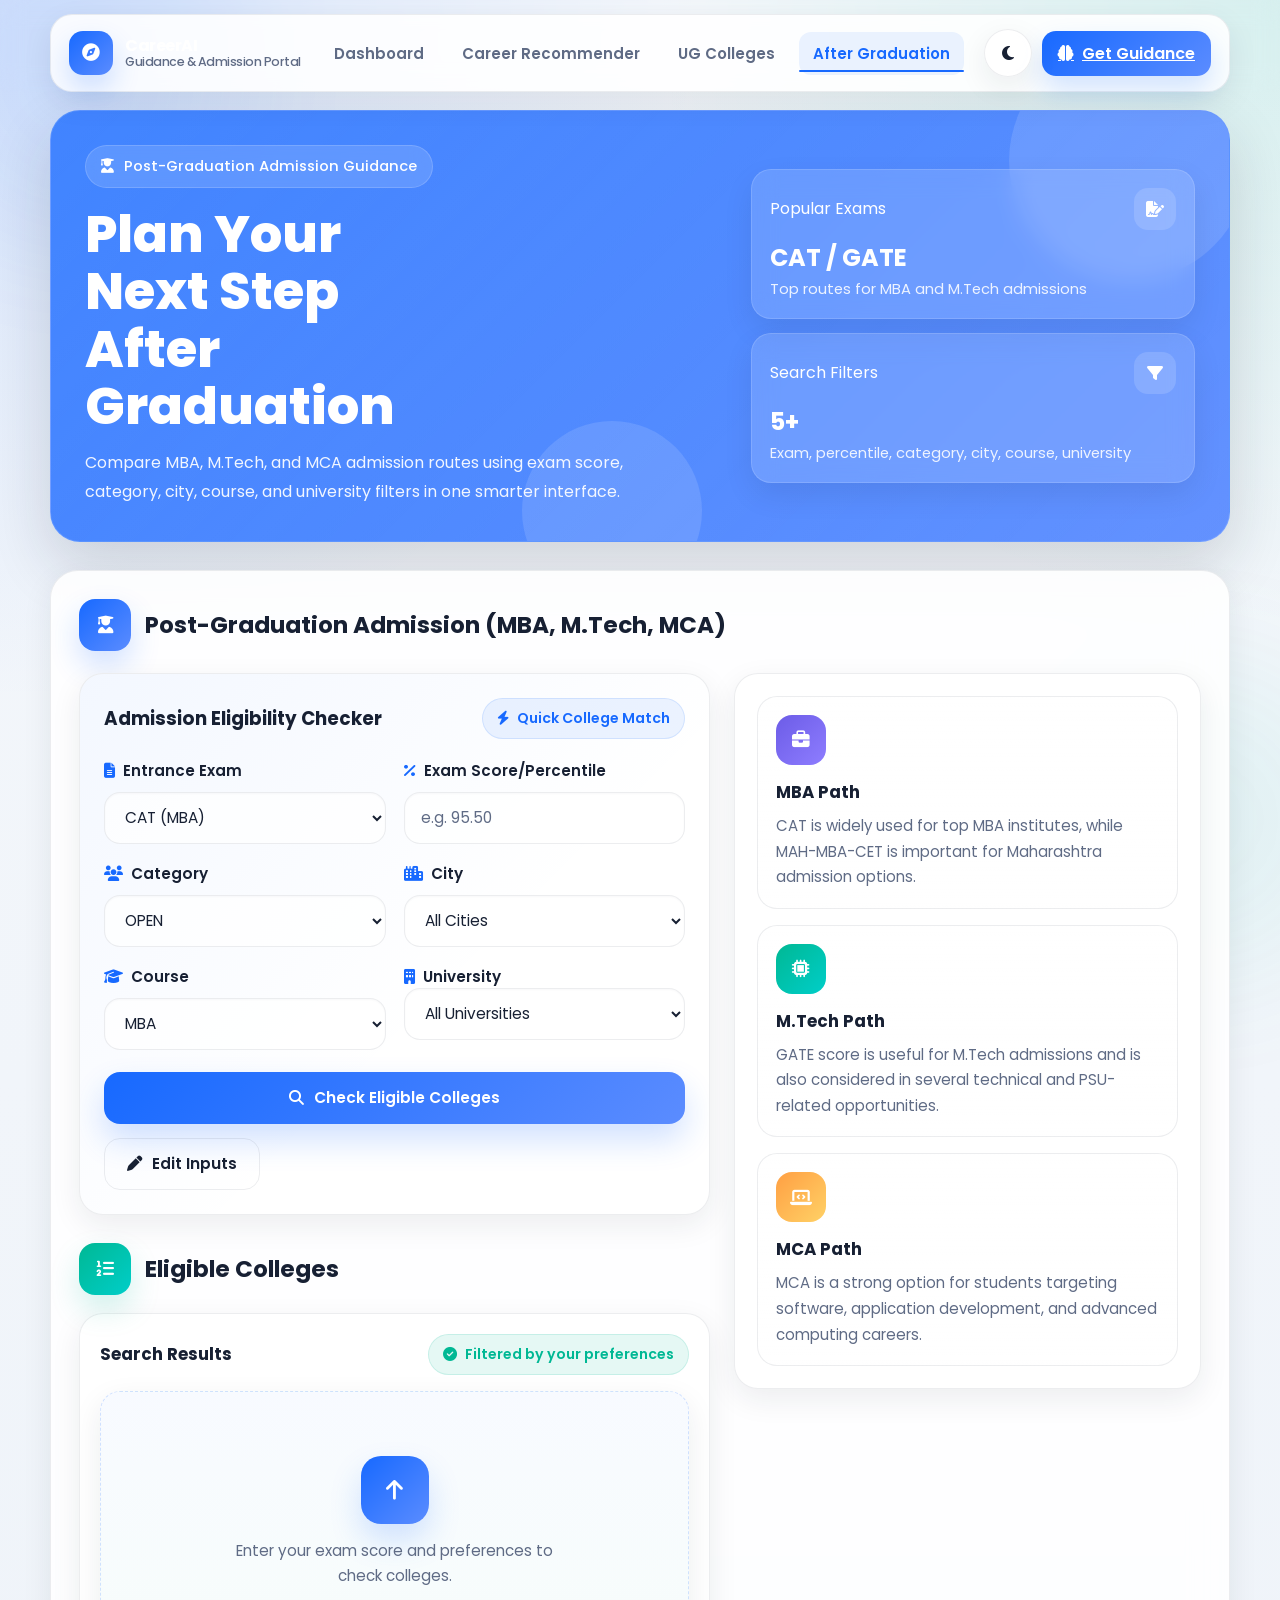
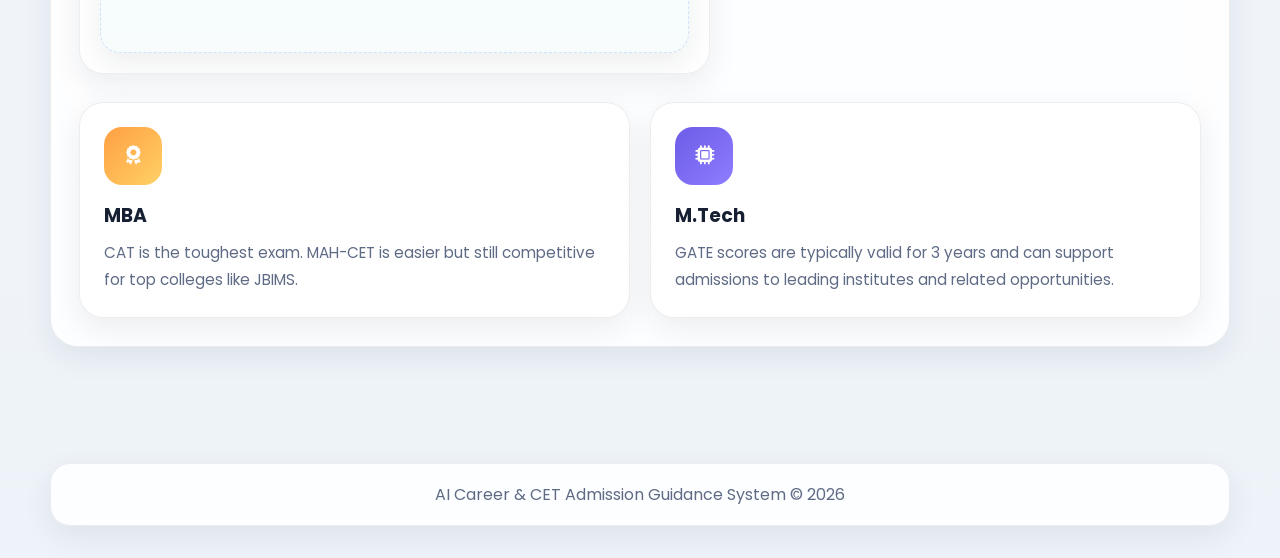
==== frontend/after_graduation.html @ 9cf307df "Updated project" ====
<!DOCTYPE html>
<html lang="en" data-theme="light">

<head>
    <meta charset="UTF-8">
    <meta name="viewport" content="width=device-width, initial-scale=1.0">
    <title>After Graduation | CareerAI</title>
    <link rel="stylesheet" href="dashboard-style.css">
    <link rel="stylesheet" href="https://cdnjs.cloudflare.com/ajax/libs/font-awesome/6.4.0/css/all.min.css">
    <link href="https://fonts.googleapis.com/css2?family=Poppins:wght@300;400;500;600;700;800&display=swap"
          rel="stylesheet">

    <style>
        :root {
            --bg: #f4f7fb;
            --bg-secondary: #eef3f9;
            --surface: rgba(255, 255, 255, 0.88);
            --surface-strong: #ffffff;
            --text: #172033;
            --text-muted: #5f6b85;
            --primary: #1769ff;
            --primary-dark: #0f4ed8;
            --accent: #00b894;
            --warning: #ff9f43;
            --purple: #6c5ce7;
            --border: rgba(23, 32, 51, 0.08);
            --shadow-sm: 0 10px 30px rgba(23, 32, 51, 0.08);
            --shadow-md: 0 18px 45px rgba(23, 32, 51, 0.12);
            --shadow-lg: 0 24px 60px rgba(23, 32, 51, 0.16);
            --radius-sm: 12px;
            --radius-md: 18px;
            --radius-lg: 28px;
            --gradient-primary: linear-gradient(135deg, #1769ff, #5b8cff);
            --gradient-accent: linear-gradient(135deg, #00b894, #00cec9);
            --gradient-purple: linear-gradient(135deg, #6c5ce7, #8e7dff);
            --gradient-warm: linear-gradient(135deg, #ff9f43, #ffd166);
            --container: 1180px;
            --transition: all 0.35s cubic-bezier(0.22, 1, 0.36, 1);
        }

        [data-theme="dark"] {
            --bg: #0b1220;
            --bg-secondary: #10192b;
            --surface: rgba(18, 28, 46, 0.82);
            --surface-strong: #16233a;
            --text: #eef4ff;
            --text-muted: #a5b3cf;
            --primary: #4d8dff;
            --primary-dark: #2c74ff;
            --accent: #1dd1a1;
            --warning: #ffb454;
            --purple: #9b87ff;
            --border: rgba(255, 255, 255, 0.08);
            --shadow-sm: 0 10px 30px rgba(0, 0, 0, 0.25);
            --shadow-md: 0 18px 45px rgba(0, 0, 0, 0.32);
            --shadow-lg: 0 24px 60px rgba(0, 0, 0, 0.4);
            --gradient-primary: linear-gradient(135deg, #4d8dff, #7ea7ff);
            --gradient-accent: linear-gradient(135deg, #1dd1a1, #36e2d7);
            --gradient-purple: linear-gradient(135deg, #8d7cff, #af9dff);
            --gradient-warm: linear-gradient(135deg, #ffb454, #ffd980);
        }

        * {
            margin: 0;
            padding: 0;
            box-sizing: border-box;
        }

        html {
            scroll-behavior: smooth;
        }

        body {
            font-family: 'Poppins', sans-serif;
            background:
                radial-gradient(circle at top left, rgba(23, 105, 255, 0.14), transparent 28%),
                radial-gradient(circle at top right, rgba(0, 184, 148, 0.12), transparent 25%),
                linear-gradient(180deg, var(--bg) 0%, var(--bg-secondary) 100%);
            color: var(--text);
            min-height: 100vh;
            overflow-x: hidden;
            transition: var(--transition);
        }

        body::before,
        body::after {
            content: "";
            position: fixed;
            width: 320px;
            height: 320px;
            border-radius: 50%;
            filter: blur(70px);
            z-index: -1;
            opacity: 0.42;
            pointer-events: none;
        }

        body::before {
            top: -80px;
            left: -80px;
            background: rgba(23, 105, 255, 0.18);
        }

        body::after {
            bottom: -80px;
            right: -80px;
            background: rgba(0, 184, 148, 0.16);
        }

        .container {
            width: min(var(--container), calc(100% - 32px));
            margin: 0 auto;
        }

        /* Navbar */
        .site-header {
            position: sticky;
            top: 0;
            z-index: 1000;
            padding: 14px 0 0;
            backdrop-filter: blur(12px);
        }

        .navbar {
            width: min(var(--container), calc(100% - 32px));
            margin: 0 auto;
            background: var(--surface);
            border: 1px solid var(--border);
            border-radius: 22px;
            box-shadow: var(--shadow-sm);
            backdrop-filter: blur(18px);
            padding: 14px 18px;
            display: flex;
            align-items: center;
            justify-content: space-between;
            gap: 16px;
        }

        .brand {
            display: flex;
            align-items: center;
            gap: 12px;
            text-decoration: none;
            color: var(--text);
            font-weight: 700;
            min-width: fit-content;
        }

        .brand-mark {
            width: 44px;
            height: 44px;
            border-radius: 14px;
            background: var(--gradient-primary);
            color: #fff;
            display: grid;
            place-items: center;
            box-shadow: 0 14px 28px rgba(23, 105, 255, 0.2);
            font-size: 1.1rem;
        }

        .brand-text {
            display: flex;
            flex-direction: column;
            line-height: 1.1;
        }

        .brand-text strong {
            font-size: 1rem;
        }

        .brand-text span {
            font-size: 0.78rem;
            color: var(--text-muted);
            font-weight: 500;
        }

        .nav-links {
            display: flex;
            align-items: center;
            gap: 10px;
            flex-wrap: wrap;
        }

        .nav-links a {
            text-decoration: none;
            color: var(--text-muted);
            font-weight: 600;
            font-size: 0.94rem;
            padding: 10px 14px;
            border-radius: 12px;
            transition: var(--transition);
        }

        .nav-links a:hover,
        .nav-links a.active {
            background: rgba(23, 105, 255, 0.08);
            color: var(--primary);
        }

        .nav-actions {
            display: flex;
            align-items: center;
            gap: 10px;
        }

        .nav-btn {
            min-height: 44px;
            padding: 10px 16px;
            border-radius: 14px;
            border: 1px solid var(--border);
            background: transparent;
            color: var(--text);
            font-weight: 600;
            display: inline-flex;
            align-items: center;
            justify-content: center;
            gap: 8px;
            cursor: pointer;
            transition: var(--transition);
        }

        .nav-btn:hover {
            transform: translateY(-2px);
            background: rgba(23, 105, 255, 0.05);
        }

        .nav-btn.primary {
            background: var(--gradient-primary);
            color: #fff;
            border: none;
            box-shadow: 0 14px 28px rgba(23, 105, 255, 0.18);
        }

        .nav-btn.primary:hover {
            transform: translateY(-3px);
            box-shadow: 0 18px 34px rgba(23, 105, 255, 0.24);
        }

        .menu-toggle {
            display: none;
            width: 46px;
            height: 46px;
            border-radius: 14px;
            border: 1px solid var(--border);
            background: var(--surface-strong);
            color: var(--text);
            cursor: pointer;
            transition: var(--transition);
        }

        .menu-toggle:hover {
            transform: translateY(-2px);
        }

        .mobile-menu {
            display: none;
            width: min(var(--container), calc(100% - 32px));
            margin: 10px auto 0;
            padding: 14px;
            border-radius: 20px;
            background: var(--surface);
            border: 1px solid var(--border);
            box-shadow: var(--shadow-sm);
            backdrop-filter: blur(18px);
        }

        .mobile-menu.open {
            display: grid;
            gap: 10px;
        }

        .mobile-menu a,
        .mobile-menu button {
            text-decoration: none;
            color: var(--text);
            padding: 12px 14px;
            border-radius: 14px;
            border: 1px solid var(--border);
            background: var(--surface-strong);
            font-weight: 600;
            text-align: left;
        }

        .mobile-menu .mobile-primary {
            background: var(--gradient-primary);
            color: #fff;
            border: none;
        }

        .top-toolbar {
            display: flex;
            justify-content: flex-end;
            align-items: center;
            gap: 12px;
            margin: 20px auto 12px;
            width: min(var(--container), calc(100% - 32px));
        }

        .theme-toggle {
            width: 48px;
            height: 48px;
            border: 1px solid var(--border);
            background: var(--surface);
            color: var(--text);
            border-radius: 50%;
            display: grid;
            place-items: center;
            backdrop-filter: blur(14px);
            box-shadow: var(--shadow-sm);
            cursor: pointer;
            transition: var(--transition);
        }

        .theme-toggle:hover {
            transform: translateY(-3px) rotate(8deg);
            box-shadow: var(--shadow-md);
        }

        .page-shell {
            padding: 8px 0 60px;
        }

        .hero-panel {
            position: relative;
            overflow: hidden;
            background:
                linear-gradient(135deg, rgba(255, 255, 255, 0.18), rgba(255, 255, 255, 0.05)),
                var(--gradient-primary);
            border-radius: 30px;
            padding: 34px;
            color: #fff;
            display: grid;
            grid-template-columns: 1.45fr 1fr;
            gap: 22px;
            align-items: center;
            min-height: 280px;
            box-shadow: var(--shadow-lg);
            border: 1px solid rgba(255, 255, 255, 0.12);
        }

        .hero-panel::before,
        .hero-panel::after {
            content: "";
            position: absolute;
            border-radius: 50%;
            background: rgba(255, 255, 255, 0.12);
            z-index: 0;
        }

        .hero-panel::before {
            width: 240px;
            height: 240px;
            top: -70px;
            right: -20px;
        }

        .hero-panel::after {
            width: 180px;
            height: 180px;
            bottom: -60px;
            left: 40%;
        }

        .hero-content,
        .hero-side {
            position: relative;
            z-index: 1;
        }

        .hero-badge {
            display: inline-flex;
            align-items: center;
            gap: 10px;
            padding: 10px 15px;
            border-radius: 999px;
            background: rgba(255, 255, 255, 0.14);
            border: 1px solid rgba(255, 255, 255, 0.16);
            backdrop-filter: blur(10px);
            margin-bottom: 18px;
            font-size: 0.92rem;
            font-weight: 500;
        }

        .hero-content h1 {
            font-size: clamp(2rem, 4vw, 3.3rem);
            line-height: 1.12;
            font-weight: 800;
            margin-bottom: 14px;
            max-width: 11ch;
        }

        .hero-content p {
            font-size: 1rem;
            line-height: 1.8;
            max-width: 58ch;
            color: rgba(255, 255, 255, 0.92);
        }

        .hero-side {
            display: grid;
            gap: 14px;
        }

        .mini-stat {
            background: rgba(255, 255, 255, 0.14);
            border: 1px solid rgba(255, 255, 255, 0.14);
            border-radius: 20px;
            padding: 18px;
            backdrop-filter: blur(12px);
            box-shadow: 0 12px 30px rgba(0, 0, 0, 0.08);
            transition: var(--transition);
        }

        .mini-stat:hover {
            transform: translateY(-5px);
        }

        .mini-stat .top {
            display: flex;
            align-items: center;
            justify-content: space-between;
            margin-bottom: 10px;
        }

        .mini-stat .top i {
            width: 42px;
            height: 42px;
            border-radius: 14px;
            display: grid;
            place-items: center;
            background: rgba(255, 255, 255, 0.14);
        }

        .mini-stat .value {
            font-size: 1.5rem;
            font-weight: 700;
            margin-bottom: 4px;
        }

        .mini-stat .label {
            font-size: 0.92rem;
            color: rgba(255, 255, 255, 0.88);
        }

        .section {
            margin-top: 28px;
            background: var(--surface);
            border: 1px solid var(--border);
            border-radius: 28px;
            padding: 28px;
            backdrop-filter: blur(18px);
            box-shadow: var(--shadow-sm);
            transition: var(--transition);
        }

        .section:hover {
            box-shadow: var(--shadow-md);
        }

        .section-header {
            display: flex;
            align-items: center;
            gap: 14px;
            margin-bottom: 22px;
            flex-wrap: wrap;
        }

        .section-header i {
            width: 52px;
            height: 52px;
            border-radius: 16px;
            display: grid;
            place-items: center;
            color: #fff;
            background: var(--gradient-primary);
            box-shadow: 0 14px 30px rgba(23, 105, 255, 0.2);
            font-size: 1.1rem;
            flex-shrink: 0;
        }

        .section-header h2 {
            font-size: 1.45rem;
            font-weight: 700;
            color: var(--text);
        }

        .pg-layout {
            display: grid;
            grid-template-columns: 1.15fr 0.85fr;
            gap: 24px;
            align-items: start;
        }

        .form-card,
        .side-info-card,
        .results-panel {
            background: var(--surface-strong);
            border: 1px solid var(--border);
            border-radius: 24px;
            box-shadow: var(--shadow-sm);
        }

        .form-card {
            padding: 24px;
            position: relative;
            overflow: hidden;
        }

        .form-card::before {
            content: "";
            position: absolute;
            inset: 0;
            background: linear-gradient(135deg, rgba(23, 105, 255, 0.05), transparent 60%);
            pointer-events: none;
        }

        .form-topbar {
            display: flex;
            align-items: center;
            justify-content: space-between;
            gap: 14px;
            flex-wrap: wrap;
            margin-bottom: 20px;
            position: relative;
            z-index: 1;
        }

        .form-topbar h3 {
            font-size: 1.15rem;
            color: var(--text);
        }

        .form-chip {
            display: inline-flex;
            align-items: center;
            gap: 8px;
            padding: 9px 14px;
            border-radius: 999px;
            background: rgba(23, 105, 255, 0.08);
            border: 1px solid rgba(23, 105, 255, 0.12);
            color: var(--primary);
            font-weight: 600;
            font-size: 0.88rem;
        }

        .form-row {
            display: grid;
            grid-template-columns: repeat(2, minmax(0, 1fr));
            gap: 18px;
            margin-bottom: 18px;
            position: relative;
            z-index: 1;
        }

        .form-group {
            display: flex;
            flex-direction: column;
            gap: 10px;
        }

        .form-group label {
            font-size: 0.95rem;
            font-weight: 600;
            color: var(--text);
            display: flex;
            align-items: center;
            gap: 8px;
        }

        .form-group label i {
            color: var(--primary);
            font-size: 0.95rem;
        }

        .form-group input,
        .form-group select {
            width: 100%;
            min-height: 52px;
            border-radius: 16px;
            border: 1px solid var(--border);
            background: rgba(255, 255, 255, 0.7);
            color: var(--text);
            padding: 0 16px;
            outline: none;
            transition: var(--transition);
            font-size: 0.96rem;
            box-shadow: inset 0 1px 2px rgba(23, 32, 51, 0.03);
        }

        [data-theme="dark"] .form-group input,
        [data-theme="dark"] .form-group select {
            background: rgba(255, 255, 255, 0.03);
        }

        .form-group input::placeholder {
            color: var(--text-muted);
        }

        .form-group input:focus,
        .form-group select:focus {
            border-color: rgba(23, 105, 255, 0.35);
            box-shadow: 0 0 0 4px rgba(23, 105, 255, 0.10);
            transform: translateY(-1px);
        }

        .cta-row {
            display: flex;
            gap: 14px;
            flex-wrap: wrap;
            margin-top: 8px;
            position: relative;
            z-index: 1;
        }

        .btn-secondary,
        .btn-ghost {
            min-height: 52px;
            padding: 12px 22px;
            border-radius: 16px;
            font-weight: 600;
            font-size: 0.96rem;
            display: inline-flex;
            align-items: center;
            justify-content: center;
            gap: 10px;
            cursor: pointer;
            transition: var(--transition);
            border: none;
        }

        .btn-secondary {
            background: var(--gradient-primary);
            color: #fff;
            box-shadow: 0 16px 32px rgba(23, 105, 255, 0.2);
        }

        .btn-secondary:hover {
            transform: translateY(-4px);
            box-shadow: 0 22px 40px rgba(23, 105, 255, 0.24);
        }

        .btn-ghost {
            background: transparent;
            color: var(--text);
            border: 1px solid var(--border);
        }

        .btn-ghost:hover {
            background: rgba(23, 105, 255, 0.05);
            transform: translateY(-3px);
        }

        .side-info-card {
            padding: 22px;
            display: grid;
            gap: 16px;
        }

        .info-block {
            padding: 18px;
            border-radius: 20px;
            border: 1px solid var(--border);
            background: linear-gradient(180deg, var(--surface-strong), rgba(255,255,255,0.7));
            transition: var(--transition);
        }

        [data-theme="dark"] .info-block {
            background: linear-gradient(180deg, var(--surface-strong), rgba(255,255,255,0.02));
        }

        .info-block:hover {
            transform: translateY(-5px);
            box-shadow: var(--shadow-sm);
        }

        .info-block .info-icon {
            width: 50px;
            height: 50px;
            border-radius: 16px;
            display: grid;
            place-items: center;
            color: #fff;
            margin-bottom: 14px;
            font-size: 1.1rem;
        }

        .info-block:nth-child(1) .info-icon {
            background: var(--gradient-purple);
        }

        .info-block:nth-child(2) .info-icon {
            background: var(--gradient-accent);
        }

        .info-block:nth-child(3) .info-icon {
            background: var(--gradient-warm);
        }

        .info-block h3 {
            font-size: 1.05rem;
            margin-bottom: 8px;
            color: var(--text);
        }

        .info-block p {
            color: var(--text-muted);
            line-height: 1.7;
            font-size: 0.94rem;
        }

        .results-header {
            margin-top: 28px;
            margin-bottom: 18px;
        }

        .results-header i {
            background: var(--gradient-accent);
            box-shadow: 0 14px 30px rgba(0, 184, 148, 0.18);
        }

        .results-panel {
            padding: 20px;
            overflow: hidden;
        }

        .results-toolbar {
            display: flex;
            align-items: center;
            justify-content: space-between;
            gap: 12px;
            flex-wrap: wrap;
            margin-bottom: 16px;
        }

        .results-toolbar h3 {
            font-size: 1.05rem;
            color: var(--text);
        }

        .results-badge {
            display: inline-flex;
            align-items: center;
            gap: 8px;
            padding: 9px 14px;
            border-radius: 999px;
            background: rgba(0, 184, 148, 0.1);
            color: var(--accent);
            border: 1px solid rgba(0, 184, 148, 0.14);
            font-weight: 600;
            font-size: 0.88rem;
        }

        .results-container {
            min-height: 260px;
            border-radius: 20px;
            border: 1px dashed rgba(23, 105, 255, 0.18);
            background:
                linear-gradient(180deg, rgba(23, 105, 255, 0.03), rgba(0, 184, 148, 0.03));
            padding: 20px;
            transition: var(--transition);
        }

        .results-container:hover {
            border-color: rgba(23, 105, 255, 0.28);
        }

        .placeholder-message {
            min-height: 220px;
            display: flex;
            flex-direction: column;
            align-items: center;
            justify-content: center;
            text-align: center;
            color: var(--text-muted);
            gap: 14px;
        }

        .placeholder-message i {
            width: 68px;
            height: 68px;
            border-radius: 20px;
            display: grid;
            place-items: center;
            font-size: 1.4rem;
            color: #fff;
            background: var(--gradient-primary);
            box-shadow: 0 16px 32px rgba(23, 105, 255, 0.18);
            animation: floatY 3.8s ease-in-out infinite;
        }

        .placeholder-message p {
            font-size: 1rem;
            max-width: 40ch;
            line-height: 1.7;
        }

        .tips-grid {
            margin-top: 28px;
            display: grid;
            grid-template-columns: repeat(2, minmax(0, 1fr));
            gap: 20px;
        }

        .tip-card {
            position: relative;
            overflow: hidden;
            background: linear-gradient(180deg, var(--surface-strong), rgba(255,255,255,0.75));
            border: 1px solid var(--border);
            border-radius: 24px;
            padding: 24px;
            box-shadow: var(--shadow-sm);
            transition: var(--transition);
        }

        [data-theme="dark"] .tip-card {
            background: linear-gradient(180deg, var(--surface-strong), rgba(255,255,255,0.02));
        }

        .tip-card::before {
            content: "";
            position: absolute;
            inset: 0;
            background: linear-gradient(135deg, rgba(23, 105, 255, 0.08), transparent 60%);
            opacity: 0;
            transition: var(--transition);
        }

        .tip-card:hover {
            transform: translateY(-8px);
            box-shadow: var(--shadow-lg);
        }

        .tip-card:hover::before {
            opacity: 1;
        }

        .tip-icon {
            width: 58px;
            height: 58px;
            display: grid;
            place-items: center;
            border-radius: 18px;
            margin-bottom: 16px;
            font-size: 1.2rem;
            color: #fff;
            position: relative;
            z-index: 1;
        }

        .tip-card:nth-child(1) .tip-icon {
            background: var(--gradient-warm);
        }

        .tip-card:nth-child(2) .tip-icon {
            background: var(--gradient-purple);
        }

        .tip-card h3 {
            font-size: 1.18rem;
            font-weight: 700;
            margin-bottom: 10px;
            color: var(--text);
            position: relative;
            z-index: 1;
        }

        .tip-card p {
            color: var(--text-muted);
            line-height: 1.75;
            font-size: 0.95rem;
            position: relative;
            z-index: 1;
        }

        .footer {
            margin-top: 34px;
            padding: 22px 0 32px;
            color: var(--text-muted);
        }

        .footer .container {
            background: var(--surface);
            border: 1px solid var(--border);
            border-radius: 20px;
            padding: 18px 22px;
            text-align: center;
            backdrop-filter: blur(12px);
            box-shadow: var(--shadow-sm);
        }

        .reveal {
            opacity: 0;
            transform: translateY(34px);
            transition: opacity 0.8s ease, transform 0.8s ease;
        }

        .reveal.active {
            opacity: 1;
            transform: translateY(0);
        }

        .float-anim {
            animation: floatY 5s ease-in-out infinite;
        }

        @keyframes floatY {
            0%, 100% {
                transform: translateY(0);
            }
            50% {
                transform: translateY(-8px);
            }
        }

        @media (max-width: 1080px) {
            .hero-panel,
            .pg-layout {
                grid-template-columns: 1fr;
            }

            .nav-links,
            .nav-actions .nav-btn.primary {
                display: none;
            }

            .menu-toggle {
                display: inline-grid;
                place-items: center;
            }
        }

        @media (max-width: 768px) {
            .container,
            .top-toolbar,
            .navbar,
            .mobile-menu {
                width: min(var(--container), calc(100% - 20px));
            }

            .hero-panel {
                padding: 22px;
                border-radius: 24px;
                min-height: auto;
            }

            .hero-content h1 {
                font-size: 2rem;
                max-width: 100%;
            }

            .section {
                padding: 20px;
                border-radius: 22px;
            }

            .form-row,
            .tips-grid {
                grid-template-columns: 1fr;
            }

            .section-header h2 {
                font-size: 1.2rem;
            }

            .cta-row {
                flex-direction: column;
            }

            .btn-secondary,
            .btn-ghost {
                width: 100%;
            }

            .brand-text span {
                display: none;
            }
        }

        @media (max-width: 480px) {
            .theme-toggle {
                width: 44px;
                height: 44px;
            }

            .hero-badge {
                font-size: 0.84rem;
                padding: 8px 12px;
            }

            .form-card,
            .tip-card,
            .side-info-card,
            .results-panel {
                padding: 18px;
            }

            .brand-mark {
                width: 40px;
                height: 40px;
            }

            .brand-text strong {
                font-size: 0.92rem;
            }
        }
    </style>
</head>

<body>

<header class="site-header reveal">
    <nav class="navbar">
        <a href="dashboard.html" class="brand">
            <div class="brand-mark">
                <i class="fas fa-compass"></i>
            </div>
            <div class="brand-text">
                <strong>CareerAI</strong>
                <span>Guidance & Admission Portal</span>
            </div>
        </a>

        <div class="nav-links">
            <a href="dashboard.html">Dashboard</a>
            <a href="career_preference.html">Career Recommender</a>
            <a href="colleges_engineering.html">UG Colleges</a>
            <a href="after_graduation.html" class="active">After Graduation</a>
        </div>

        <div class="nav-actions">
            <button class="theme-toggle" id="themeToggle" aria-label="Toggle theme">
                <i class="fas fa-moon"></i>
            </button>
            <a href="career_preference.html" class="nav-btn primary">
                <i class="fas fa-brain"></i>
                <span>Get Guidance</span>
            </a>
            <button class="menu-toggle" id="menuToggle" aria-label="Toggle navigation">
                <i class="fas fa-bars"></i>
            </button>
        </div>
    </nav>

    <div class="mobile-menu" id="mobileMenu">
        <a href="dashboard.html">Dashboard</a>
        <a href="career_preference.html">Career Recommender</a>
        <a href="colleges_engineering.html">UG Colleges</a>
        <a href="after_graduation.html">After Graduation</a>
        <a href="career_preference.html" class="mobile-primary">Get Guidance</a>
    </div>
</header>

<main class="container page-shell">
    <section class="hero-panel reveal">
        <div class="hero-content">
            <div class="hero-badge">
                <i class="fas fa-user-graduate"></i>
                <span>Post-Graduation Admission Guidance</span>
            </div>
            <h1>Plan Your Next Step After Graduation</h1>
            <p>
                Compare MBA, M.Tech, and MCA admission routes using exam score, category,
                city, course, and university filters in one smarter interface.
            </p>
        </div>

        <div class="hero-side">
            <div class="mini-stat float-anim">
                <div class="top">
                    <span>Popular Exams</span>
                    <i class="fas fa-file-signature"></i>
                </div>
                <div class="value">CAT / GATE</div>
                <div class="label">Top routes for MBA and M.Tech admissions</div>
            </div>

            <div class="mini-stat">
                <div class="top">
                    <span>Search Filters</span>
                    <i class="fas fa-filter"></i>
                </div>
                <div class="value">5+</div>
                <div class="label">Exam, percentile, category, city, course, university</div>
            </div>
        </div>
    </section>

    <section class="section reveal">
        <div class="section-header">
            <i class="fas fa-user-graduate"></i>
            <h2>Post-Graduation Admission (MBA, M.Tech, MCA)</h2>
        </div>

        <div class="pg-layout">
            <div>
                <div class="form-card">
                    <div class="form-topbar">
                        <h3>Admission Eligibility Checker</h3>
                        <div class="form-chip">
                            <i class="fas fa-bolt"></i>
                            <span>Quick College Match</span>
                        </div>
                    </div>

                    <div class="form-row">
                        <div class="form-group">
                            <label for="exam">
                                <i class="fas fa-file-alt"></i> Entrance Exam
                            </label>
                            <select id="exam" onchange="updateFormForExamType()">
                                <option value="CAT" selected>CAT (MBA)</option>
                                <option value="CET-PG">MAH-MBA-CET</option>
                                <option value="GATE">GATE (M.Tech)</option>
                                <option value="MCA-CET">MAH-MCA-CET</option>
                            </select>
                        </div>

                        <div class="form-group">
                            <label for="exam-percentile" id="percentile-label">
                                <i class="fas fa-percentage"></i> <span id="percentile-text">Exam Percentile</span>
                            </label>
                            <input type="number" id="exam-percentile" step="0.01" placeholder="e.g. 95.50" required>
                        </div>
                    </div>

                    <div class="form-row">
                        <div class="form-group">
                            <label for="category">
                                <i class="fas fa-users"></i> Category
                            </label>
                            <select id="category">
                                <option value="OPEN">OPEN</option>
                                <option value="OBC">OBC</option>
                                <option value="SC">SC</option>
                                <option value="ST">ST</option>
                                <option value="EWS">EWS</option>
                            </select>
                        </div>

                        <div class="form-group">
                            <label for="city">
                                <i class="fas fa-city"></i> City
                            </label>
                            <select id="city">
                                <option value="">All Cities</option>
                                <option value="Pune">Pune</option>
                                <option value="Mumbai">Mumbai</option>
                                <option value="Nagpur">Nagpur</option>
                                <option value="Bangalore">Bangalore</option>
                            </select>
                        </div>
                    </div>

                    <div class="form-row">
                        <div class="form-group">
                            <label for="branch">
                                <i class="fas fa-graduation-cap"></i> Course
                            </label>
                            <select id="branch">
                                <option value="MBA">MBA</option>
                            </select>
                        </div>

                        <div class="form-group">
                            <label for="university">
                                <i class="fas fa-building"></i> University
                            </label>
                            <select id="university">
                                <option value="">All Universities</option>
                                <option value="1">Savitribai Phule Pune University</option>
                                <option value="2">University of Mumbai</option>
                            </select>
                        </div>
                    </div>

                    <div class="cta-row">
                        <button class="btn-secondary" onclick="checkColleges()">
                            <i class="fas fa-search"></i> Check Eligible Colleges
                        </button>

                        <button class="btn-ghost" type="button" onclick="document.getElementById('exam-percentile').focus()">
                            <i class="fas fa-pen"></i> Edit Inputs
                        </button>
                    </div>
                </div>

                <div class="section-header results-header">
                    <i class="fas fa-list-ol"></i>
                    <h2>Eligible Colleges</h2>
                </div>

                <div class="results-panel">
                    <div class="results-toolbar">
                        <h3>Search Results</h3>
                        <div class="results-badge">
                            <i class="fas fa-circle-check"></i>
                            <span>Filtered by your preferences</span>
                        </div>
                    </div>

                    <div id="collegeResults" class="results-container">
                        <div class="placeholder-message">
                            <i class="fas fa-arrow-up"></i>
                            <p>Enter your exam score and preferences to check colleges.</p>
                        </div>
                    </div>
                </div>
            </div>

            <div class="side-info-card">
                <div class="info-block">
                    <div class="info-icon">
                        <i class="fas fa-briefcase"></i>
                    </div>
                    <h3>MBA Path</h3>
                    <p>CAT is widely used for top MBA institutes, while MAH-MBA-CET is important for Maharashtra admission options.</p>
                </div>

                <div class="info-block">
                    <div class="info-icon">
                        <i class="fas fa-microchip"></i>
                    </div>
                    <h3>M.Tech Path</h3>
                    <p>GATE score is useful for M.Tech admissions and is also considered in several technical and PSU-related opportunities.</p>
                </div>

                <div class="info-block">
                    <div class="info-icon">
                        <i class="fas fa-laptop-code"></i>
                    </div>
                    <h3>MCA Path</h3>
                    <p>MCA is a strong option for students targeting software, application development, and advanced computing careers.</p>
                </div>
            </div>
        </div>

        <div class="tips-grid">
            <div class="tip-card reveal">
                <div class="tip-icon"><i class="fas fa-award"></i></div>
                <h3>MBA</h3>
                <p>CAT is the toughest exam. MAH-CET is easier but still competitive for top colleges like JBIMS.</p>
            </div>

            <div class="tip-card reveal">
                <div class="tip-icon"><i class="fas fa-microchip"></i></div>
                <h3>M.Tech</h3>
                <p>GATE scores are typically valid for 3 years and can support admissions to leading institutes and related opportunities.</p>
            </div>
        </div>
    </section>
</main>

<footer class="footer reveal">
    <div class="container">
        <p>AI Career & CET Admission Guidance System &copy; 2026</p>
    </div>
</footer>

<script src="script.js"></script>

<script>
    (function () {
        const root = document.documentElement;
        const themeToggle = document.getElementById('themeToggle');
        const menuToggle = document.getElementById('menuToggle');
        const mobileMenu = document.getElementById('mobileMenu');

        let currentTheme = window.matchMedia('(prefers-color-scheme: dark)').matches ? 'dark' : 'light';
        root.setAttribute('data-theme', currentTheme);

        function updateThemeIcon() {
            if (!themeToggle) return;
            themeToggle.innerHTML = currentTheme === 'dark'
                ? '<i class="fas fa-sun"></i>'
                : '<i class="fas fa-moon"></i>';
            themeToggle.setAttribute(
                'aria-label',
                currentTheme === 'dark' ? 'Switch to light mode' : 'Switch to dark mode'
            );
        }

        updateThemeIcon();

        if (themeToggle) {
            themeToggle.addEventListener('click', function () {
                currentTheme = currentTheme === 'dark' ? 'light' : 'dark';
                root.setAttribute('data-theme', currentTheme);
                updateThemeIcon();
            });
        }

        if (menuToggle && mobileMenu) {
            menuToggle.addEventListener('click', function () {
                mobileMenu.classList.toggle('open');
                menuToggle.innerHTML = mobileMenu.classList.contains('open')
                    ? '<i class="fas fa-times"></i>'
                    : '<i class="fas fa-bars"></i>';
            });
        }

        const revealElements = document.querySelectorAll('.reveal');

        const observer = new IntersectionObserver((entries) => {
            entries.forEach((entry) => {
                if (entry.isIntersecting) {
                    entry.target.classList.add('active');
                }
            });
        }, { threshold: 0.12 });

        revealElements.forEach((el) => observer.observe(el));

        const interactiveCards = document.querySelectorAll('.tip-card, .info-block, .form-card, .results-panel');

        interactiveCards.forEach(card => {
            card.addEventListener('mousemove', (e) => {
                if (window.innerWidth <= 900) return;

                const rect = card.getBoundingClientRect();
                const x = e.clientX - rect.left;
                const y = e.clientY - rect.top;

                const rotateX = ((y / rect.height) - 0.5) * -5;
                const rotateY = ((x / rect.width) - 0.5) * 5;

                card.style.transform = `perspective(1000px) rotateX(${rotateX}deg) rotateY(${rotateY}deg) translateY(-3px)`;
            });

            card.addEventListener('mouseleave', () => {
                card.style.transform = '';
            });
        });
    })();
</script>
</body>
</html>
---- frontend/dashboard-style.css ----
:root {
    --bg: #f3f7fb;
    --bg-soft: #edf3f8;
    --surface: rgba(255, 255, 255, 0.82);
    --surface-strong: #ffffff;
    --surface-alt: #f8fbff;
    --text: #182335;
    --text-muted: #617089;
    --text-soft: #8a97ad;
    --border: rgba(24, 35, 53, 0.08);
    --primary: #0f6fff;
    --primary-dark: #0c57ca;
    --secondary: #16a085;
    --accent: #8e44ad;
    --danger: #ff7675;
    --warning: #ffb142;
    --success: #2ecc71;
    --info: #3498db;
    --shadow-sm: 0 10px 28px rgba(17, 24, 39, 0.08);
    --shadow-md: 0 18px 45px rgba(17, 24, 39, 0.12);
    --shadow-lg: 0 26px 70px rgba(17, 24, 39, 0.16);
    --radius-sm: 12px;
    --radius-md: 18px;
    --radius-lg: 28px;
    --gradient-main: linear-gradient(135deg, #1769ff, #5b8cff);
    --gradient-green: linear-gradient(135deg, #16a085, #1dd1a1);
    --gradient-purple: linear-gradient(135deg, #8e44ad, #b06bd1);
    --gradient-orange: linear-gradient(135deg, #ffb142, #ffcc70);
    --container: 1220px;
    --transition: all 0.35s cubic-bezier(0.22, 1, 0.36, 1);
}

[data-theme="dark"] {
    --bg: #09111f;
    --bg-soft: #0e1728;
    --surface: rgba(19, 31, 51, 0.82);
    --surface-strong: #14233a;
    --surface-alt: #182a45;
    --text: #edf4ff;
    --text-muted: #a5b6d1;
    --text-soft: #7f93b3;
    --border: rgba(255, 255, 255, 0.08);
    --primary: #5d98ff;
    --primary-dark: #3d7fff;
    --secondary: #21c7a8;
    --accent: #b785ff;
    --danger: #ff8c8c;
    --warning: #ffc266;
    --success: #4cd97b;
    --info: #57b6ff;
    --shadow-sm: 0 10px 28px rgba(0, 0, 0, 0.24);
    --shadow-md: 0 18px 45px rgba(0, 0, 0, 0.34);
    --shadow-lg: 0 26px 70px rgba(0, 0, 0, 0.42);
    --gradient-main: linear-gradient(135deg, #5d98ff, #8ab4ff);
    --gradient-green: linear-gradient(135deg, #21c7a8, #4fe0bc);
    --gradient-purple: linear-gradient(135deg, #9b6dff, #c09cff);
    --gradient-orange: linear-gradient(135deg, #ffb84d, #ffd27d);
}

* {
    margin: 0;
    padding: 0;
    box-sizing: border-box;
}

html {
    scroll-behavior: smooth;
}

body {
    font-family: 'Poppins', sans-serif;
    color: var(--text);
    background:
        radial-gradient(circle at top left, rgba(15, 111, 255, 0.12), transparent 30%),
        radial-gradient(circle at top right, rgba(22, 160, 133, 0.10), transparent 26%),
        linear-gradient(180deg, var(--bg) 0%, var(--bg-soft) 100%);
    min-height: 100vh;
    overflow-x: hidden;
}

body::before,
body::after {
    content: "";
    position: fixed;
    width: 320px;
    height: 320px;
    border-radius: 50%;
    filter: blur(70px);
    opacity: 0.35;
    z-index: -1;
    pointer-events: none;
}

body::before {
    top: -90px;
    left: -100px;
    background: rgba(15, 111, 255, 0.22);
}

body::after {
    right: -100px;
    bottom: -90px;
    background: rgba(22, 160, 133, 0.18);
}

img,
svg,
video,
canvas {
    max-width: 100%;
    display: block;
}

a {
    color: inherit;
}

button,
input,
select {
    font: inherit;
}

.container {
    width: min(var(--container), calc(100% - 32px));
    margin: 0 auto;
}

main.container {
    padding: 18px 0 60px;
}

#navbar-container {
    position: sticky;
    top: 0;
    z-index: 1000;
    padding-top: 14px;
}

/* Navbar support */
.premium-navbar {
    width: min(1220px, calc(100% - 32px));
    margin: 0 auto;
    background: rgba(255, 255, 255, 0.12);
    border: 1px solid rgba(255, 255, 255, 0.14);
    backdrop-filter: blur(16px);
    -webkit-backdrop-filter: blur(16px);
    border-radius: 22px;
    box-shadow: 0 14px 40px rgba(0, 0, 0, 0.10);
}

[data-theme="dark"] .premium-navbar {
    background: rgba(17, 28, 45, 0.72);
    border-color: rgba(255, 255, 255, 0.08);
}

.nav-flex {
    min-height: 76px;
    display: flex;
    align-items: center;
    justify-content: space-between;
    gap: 18px;
    padding: 0 20px;
}

.logo-text {
    display: inline-flex;
    align-items: center;
    gap: 12px;
    text-decoration: none;
    color: var(--text);
    font-size: 1.3rem;
    font-weight: 700;
    flex-shrink: 0;
}

.logo-badge {
    width: 44px;
    height: 44px;
    border-radius: 14px;
    display: grid;
    place-items: center;
    color: #fff;
    background: linear-gradient(135deg, #0f6fff, #5aa0ff);
    box-shadow: 0 12px 26px rgba(15, 111, 255, 0.24);
}

.nav-links {
    display: flex;
    align-items: center;
    justify-content: center;
    gap: 20px;
    flex: 1;
}

.nav-item,
.nav-links a,
.dropbtn {
    position: relative;
    text-decoration: none;
    color: var(--text);
    font-size: 0.96rem;
    font-weight: 500;
    background: transparent;
    border: none;
    cursor: pointer;
    padding: 10px 2px;
    transition: all 0.3s ease;
}

.nav-item::after,
.nav-links a::after,
.dropbtn::after {
    content: "";
    position: absolute;
    left: 0;
    bottom: 3px;
    width: 0;
    height: 2px;
    border-radius: 999px;
    background: var(--primary);
    transition: all 0.3s ease;
}

.nav-item:hover,
.nav-links a:hover,
.dropbtn:hover,
.nav-item.active,
.nav-links a.active,
.dropbtn.active {
    color: var(--primary);
}

.nav-item:hover::after,
.nav-links a:hover::after,
.dropbtn:hover::after,
.nav-item.active::after,
.nav-links a.active::after,
.dropbtn.active::after {
    width: 100%;
}

.nav-auth {
    flex-shrink: 0;
}

.btn-login {
    display: inline-flex;
    align-items: center;
    gap: 10px;
    text-decoration: none;
    color: var(--text);
    border: 1px solid var(--border);
    background: rgba(255, 255, 255, 0.10);
    padding: 10px 16px;
    border-radius: 14px;
    font-weight: 600;
    transition: all 0.3s ease;
}

[data-theme="dark"] .btn-login {
    background: rgba(255, 255, 255, 0.05);
}

.btn-login:hover {
    transform: translateY(-2px);
    color: var(--primary);
    box-shadow: 0 10px 24px rgba(0, 0, 0, 0.08);
}

.dropdown {
    position: relative;
}

.dropbtn {
    display: inline-flex;
    align-items: center;
    gap: 8px;
}

.dropdown-content {
    position: absolute;
    top: calc(100% + 12px);
    left: 0;
    min-width: 260px;
    display: grid;
    gap: 6px;
    padding: 10px;
    background: var(--surface-strong);
    border: 1px solid var(--border);
    border-radius: 18px;
    box-shadow: 0 18px 36px rgba(0, 0, 0, 0.12);
    opacity: 0;
    visibility: hidden;
    transform: translateY(10px);
    transition: all 0.3s ease;
    z-index: 20;
}

.dropdown.open .dropdown-content {
    opacity: 1;
    visibility: visible;
    transform: translateY(0);
}

.dropdown-content a {
    text-decoration: none;
    color: var(--text);
    padding: 12px 14px;
    border-radius: 12px;
    transition: all 0.3s ease;
}

.dropdown-content a:hover,
.dropdown-content a.active {
    background: rgba(15, 111, 255, 0.08);
    color: var(--primary);
}

.mobile-menu-btn {
    display: none;
    width: 46px;
    height: 46px;
    border: 1px solid var(--border);
    border-radius: 14px;
    background: rgba(255, 255, 255, 0.10);
    color: var(--text);
    cursor: pointer;
    transition: all 0.3s ease;
}

[data-theme="dark"] .mobile-menu-btn {
    background: rgba(255, 255, 255, 0.05);
}

.mobile-menu-btn:hover {
    transform: translateY(-2px);
}

/* Main search section */
.section {
    margin-top: 24px;
    padding: 28px;
    border-radius: 30px;
    background: var(--surface);
    border: 1px solid var(--border);
    box-shadow: var(--shadow-sm);
    backdrop-filter: blur(18px);
    transition: var(--transition);
}

.section:hover {
    box-shadow: var(--shadow-md);
}

.cet-section {
    position: relative;
    overflow: hidden;
}

.cet-section::before {
    content: "";
    position: absolute;
    top: -120px;
    right: -80px;
    width: 260px;
    height: 260px;
    background: rgba(15, 111, 255, 0.08);
    border-radius: 50%;
    filter: blur(30px);
    pointer-events: none;
}

.section-header {
    display: flex;
    align-items: center;
    gap: 16px;
    margin-bottom: 22px;
    flex-wrap: wrap;
}

.section-header i {
    width: 56px;
    height: 56px;
    border-radius: 18px;
    display: grid;
    place-items: center;
    color: #fff;
    background: var(--gradient-main);
    box-shadow: 0 14px 32px rgba(15, 111, 255, 0.22);
    font-size: 1.15rem;
    flex-shrink: 0;
}

.section-header h2 {
    font-size: 1.6rem;
    font-weight: 700;
    color: var(--text);
}

.results-header {
    margin-top: 6px;
}

/* Form */
.form-card {
    position: relative;
    overflow: hidden;
    padding: 24px;
    margin-bottom: 28px;
    background: var(--surface-strong);
    border: 1px solid var(--border);
    border-radius: 24px;
    box-shadow: var(--shadow-sm);
}

.form-row {
    display: grid;
    grid-template-columns: repeat(2, minmax(0, 1fr));
    gap: 18px;
    margin-bottom: 18px;
}

.form-group {
    display: flex;
    flex-direction: column;
    gap: 10px;
}

.form-group label {
    display: inline-flex;
    align-items: center;
    gap: 8px;
    font-size: 0.95rem;
    font-weight: 700;
    color: var(--text);
}

.form-group input,
.form-group select {
    width: 100%;
    min-height: 54px;
    padding: 0 16px;
    border-radius: 16px;
    border: 1px solid var(--border);
    background: rgba(255, 255, 255, 0.7);
    color: var(--text);
    outline: none;
    transition: var(--transition);
}

[data-theme="dark"] .form-group input,
[data-theme="dark"] .form-group select {
    background: rgba(255, 255, 255, 0.04);
}

.form-group input::placeholder {
    color: var(--text-muted);
}

.form-group input:focus,
.form-group select:focus {
    border-color: rgba(15, 111, 255, 0.35);
    box-shadow: 0 0 0 4px rgba(15, 111, 255, 0.10);
    transform: translateY(-2px);
}

.btn-secondary {
    width: 100%;
    min-height: 54px;
    margin-top: 4px;
    border: none;
    border-radius: 16px;
    font-size: 1rem;
    font-weight: 700;
    color: #fff;
    background: var(--gradient-main);
    box-shadow: 0 16px 34px rgba(15, 111, 255, 0.28);
    cursor: pointer;
    transition: var(--transition);
    display: inline-flex;
    align-items: center;
    justify-content: center;
    gap: 10px;
}

.btn-secondary:hover {
    transform: translateY(-4px);
    box-shadow: 0 22px 40px rgba(15, 111, 255, 0.38);
}

/* Results area */
.results-container {
    min-height: 180px;
    padding: 24px;
    border-radius: 24px;
    background: var(--surface-strong);
    border: 1px solid var(--border);
    box-shadow: var(--shadow-sm);
}

#collegeResults {
    display: grid;
    grid-template-columns: repeat(auto-fit, minmax(300px, 1fr));
    gap: 18px;
    align-items: stretch;
}

/* Placeholder result */
.placeholder-message {
    grid-column: 1 / -1;
    min-height: 220px;
    display: grid;
    place-items: center;
    text-align: center;
    gap: 12px;
    padding: 30px 12px;
    color: var(--text-muted);
}

.placeholder-message i {
    width: 60px;
    height: 60px;
    border-radius: 18px;
    display: grid;
    place-items: center;
    color: white;
    background: var(--gradient-main);
    box-shadow: 0 16px 30px rgba(79, 140, 255, 0.2);
    animation: floatY 4.5s ease-in-out infinite;
}

.placeholder-message p {
    max-width: 540px;
    line-height: 1.7;
}

/* College result cards */
.college-card,
.result-card,
.college-result-card,
#collegeResults > .college-card,
#collegeResults > .result-card,
#collegeResults > .college-item,
#collegeResults > div:not(.placeholder-message) {
    position: relative;
    overflow: hidden;
    background: linear-gradient(180deg, var(--surface-strong), var(--surface-alt));
    border: 1px solid var(--border);
    border-radius: 22px;
    padding: 20px;
    box-shadow: var(--shadow-sm);
    transition: var(--transition);
}

[data-theme="dark"] .college-card,
[data-theme="dark"] .result-card,
[data-theme="dark"] .college-result-card,
[data-theme="dark"] #collegeResults > .college-card,
[data-theme="dark"] #collegeResults > .result-card,
[data-theme="dark"] #collegeResults > .college-item,
[data-theme="dark"] #collegeResults > div:not(.placeholder-message) {
    background: linear-gradient(180deg, #162640, #13233a);
}

.college-card:hover,
.result-card:hover,
.college-result-card:hover,
#collegeResults > .college-card:hover,
#collegeResults > .result-card:hover,
#collegeResults > .college-item:hover,
#collegeResults > div:not(.placeholder-message):hover {
    transform: translateY(-8px);
    box-shadow: var(--shadow-md);
    border-color: rgba(15, 111, 255, 0.18);
}

.college-card::before,
.result-card::before,
.college-result-card::before,
#collegeResults > .college-card::before,
#collegeResults > .result-card::before,
#collegeResults > .college-item::before,
#collegeResults > div:not(.placeholder-message)::before {
    content: "";
    position: absolute;
    inset: 0 0 auto 0;
    height: 5px;
    background: var(--gradient-main);
}

/* Titles */
.college-card h3,
.result-card h3,
.college-result-card h3,
#collegeResults > div:not(.placeholder-message) h3,
#collegeResults > div:not(.placeholder-message) h4 {
    font-size: 1.1rem;
    font-weight: 800;
    color: var(--text);
    line-height: 1.5;
    margin-bottom: 12px;
}

/* Badge support */
.tier-badge,
.badge-tier,
.college-tier,
.rank-badge,
#collegeResults .badge,
#collegeResults .tier {
    display: inline-flex;
    align-items: center;
    justify-content: center;
    margin-left: 8px;
    padding: 6px 10px;
    min-height: 28px;
    border-radius: 999px;
    font-size: 0.78rem;
    font-weight: 700;
    color: #fff;
    background: var(--gradient-main);
    box-shadow: 0 10px 20px rgba(15, 111, 255, 0.20);
    vertical-align: middle;
}

#collegeResults .badge.success,
.eligibility-badge {
    background: var(--gradient-green);
}

#collegeResults .badge.warning {
    background: var(--gradient-orange);
}

#collegeResults .badge.purple {
    background: var(--gradient-purple);
}

/* Meta info */
.college-meta,
.result-meta,
#collegeResults .meta {
    display: grid;
    gap: 10px;
    margin-top: 12px;
}

.college-meta-item,
.result-meta-item,
#collegeResults .meta-item,
#collegeResults p,
#collegeResults li {
    color: var(--text-muted);
    font-size: 0.95rem;
    line-height: 1.65;
    list-style: none;
}

#collegeResults strong,
#collegeResults b {
    color: var(--text);
    font-weight: 800;
}

#collegeResults p i,
#collegeResults li i {
    color: var(--primary);
    width: 18px;
    margin-right: 8px;
}

.eligible-text,
.status-eligible,
#collegeResults .eligible,
#collegeResults .success-text {
    color: var(--success);
    font-weight: 700;
}

.not-eligible,
.status-danger,
#collegeResults .danger-text {
    color: var(--danger);
    font-weight: 700;
}

.card-tags,
.result-tags {
    display: flex;
    flex-wrap: wrap;
    gap: 8px;
    margin-top: 14px;
}

.card-tags span,
.result-tags span {
    padding: 7px 10px;
    border-radius: 999px;
    background: rgba(15, 111, 255, 0.08);
    color: var(--primary);
    font-size: 0.82rem;
    font-weight: 700;
}

/* Footer */
.footer {
    padding: 24px 0 36px;
    color: var(--text-muted);
}

.footer .container {
    padding: 18px 0;
    text-align: center;
    border-top: 1px solid var(--border);
}

/* Animation helpers */
.fade-in,
.slide-up,
.fade-in-page {
    opacity: 0;
    transform: translateY(24px);
    transition: opacity 0.8s ease, transform 0.8s ease;
}

.fade-in.active,
.slide-up.active,
.fade-in-page.active {
    opacity: 1;
    transform: translateY(0);
}

@keyframes floatY {
    0%, 100% { transform: translateY(0); }
    50% { transform: translateY(-8px); }
}

/* Responsive */
@media (max-width: 1100px) {
    #collegeResults {
        grid-template-columns: repeat(2, minmax(0, 1fr));
    }
}

@media (max-width: 768px) {
    .container,
    #navbar-container {
        width: min(var(--container), calc(100% - 20px));
    }

    .section,
    .form-card,
    .results-container {
        padding: 20px;
        border-radius: 22px;
    }

    .section-header h2 {
        font-size: 1.25rem;
    }

    .form-row,
    #collegeResults {
        grid-template-columns: 1fr;
    }

    .nav-flex {
        flex-wrap: wrap;
        padding: 14px 16px;
    }

    .mobile-menu-btn {
        display: inline-grid;
        place-items: center;
    }

    .nav-links {
        width: 100%;
        order: 3;
        display: none;
        flex-direction: column;
        align-items: stretch;
        gap: 10px;
        padding-top: 12px;
        border-top: 1px solid var(--border);
    }

    .nav-links.active {
        display: flex;
    }
}

@media (max-width: 480px) {
    .btn-secondary,
    .form-group input,
    .form-group select {
        min-height: 50px;
    }

    .results-container {
        padding: 16px;
    }

    .college-card,
    .result-card,
    .college-result-card,
    #collegeResults > .college-card,
    #collegeResults > .result-card,
    #collegeResults > .college-item,
    #collegeResults > div:not(.placeholder-message) {
        padding: 16px;
        border-radius: 18px;
    }
}

/* =========================
   PREMIUM DARK NAVBAR
========================= */

.main-navbar-wrap {
    width: 100%;
    padding: 24px 0 10px;
    position: relative;
    z-index: 1000;
}

.main-navbar {
    width: min(1280px, calc(100% - 32px));
    margin: 0 auto;
    min-height: 84px;
    padding: 14px 18px;
    display: flex;
    align-items: center;
    justify-content: space-between;
    gap: 18px;
    border-radius: 30px;
    background: linear-gradient(180deg, rgba(7, 16, 31, 0.88), rgba(6, 14, 27, 0.84));
    border: 1px solid rgba(255, 255, 255, 0.07);
    box-shadow:
        0 10px 30px rgba(0, 0, 0, 0.28),
        inset 0 1px 0 rgba(255, 255, 255, 0.03);
    backdrop-filter: blur(18px);
    -webkit-backdrop-filter: blur(18px);
}

.brand-logo {
    display: inline-flex;
    align-items: center;
    gap: 14px;
    text-decoration: none;
    flex-shrink: 0;
}

.brand-icon {
    width: 36px;
    height: 36px;
    display: grid;
    place-items: center;
    color: #ffffff;
    font-size: 1.1rem;
}

.brand-text {
    font-size: 2rem;
    font-weight: 700;
    line-height: 1;
    letter-spacing: -0.5px;
    color: #ffffff;
}

.nav-center {
    display: flex;
    align-items: center;
    gap: 10px;
    flex: 1;
    justify-content: center;
    flex-wrap: nowrap;
}

.nav-link,
.nav-dropdown-btn,
.profile-pill {
    text-decoration: none;
    color: #f5f7fb;
    font-weight: 600;
    font-size: 0.98rem;
    min-height: 50px;
    padding: 12px 18px;
    border-radius: 18px;
    border: 1px solid transparent;
    background: transparent;
    display: inline-flex;
    align-items: center;
    justify-content: center;
    gap: 10px;
    transition: all 0.3s ease;
    white-space: nowrap;
}

.nav-link:hover,
.nav-dropdown-btn:hover,
.profile-pill:hover {
    background: rgba(255, 255, 255, 0.06);
    border-color: rgba(255, 255, 255, 0.06);
    transform: translateY(-1px);
}

.nav-link.active {
    background: linear-gradient(180deg, rgba(34, 61, 115, 0.95), rgba(26, 49, 94, 0.95));
    border: 1px solid rgba(114, 156, 255, 0.22);
    box-shadow:
        inset 0 1px 0 rgba(255, 255, 255, 0.05),
        0 10px 24px rgba(45, 92, 190, 0.18);
}

.nav-dropdown {
    position: relative;
}

.nav-dropdown-btn {
    cursor: pointer;
    background: rgba(255, 255, 255, 0.03);
    border: 1px solid rgba(255, 255, 255, 0.06);
}

.nav-dropdown-btn i {
    font-size: 0.85rem;
    transition: transform 0.3s ease;
}

.nav-dropdown.open .nav-dropdown-btn i {
    transform: rotate(180deg);
}

.nav-dropdown-menu {
    position: absolute;
    top: calc(100% + 10px);
    left: 0;
    min-width: 220px;
    padding: 10px;
    border-radius: 18px;
    background: linear-gradient(180deg, rgba(12, 21, 38, 0.98), rgba(8, 16, 30, 0.98));
    border: 1px solid rgba(255, 255, 255, 0.07);
    box-shadow: 0 18px 35px rgba(0, 0, 0, 0.32);
    display: none;
    flex-direction: column;
    gap: 6px;
}

.nav-dropdown.open .nav-dropdown-menu {
    display: flex;
}

.nav-dropdown-menu a {
    text-decoration: none;
    color: #e8edf8;
    padding: 12px 14px;
    border-radius: 12px;
    font-size: 0.95rem;
    transition: all 0.25s ease;
}

.nav-dropdown-menu a:hover {
    background: rgba(255, 255, 255, 0.06);
    color: #ffffff;
}

.nav-right {
    display: flex;
    align-items: center;
    gap: 12px;
    flex-shrink: 0;
}

.profile-pill {
    background: rgba(255, 255, 255, 0.04);
    border: 1px solid rgba(255, 255, 255, 0.07);
    padding-inline: 18px;
}

.profile-pill strong {
    font-weight: 700;
    color: #ffffff;
}

.mobile-menu-toggle {
    display: none;
    width: 48px;
    height: 48px;
    border-radius: 14px;
    border: 1px solid rgba(255, 255, 255, 0.08);
    background: rgba(255, 255, 255, 0.04);
    color: #fff;
    font-size: 1rem;
    cursor: pointer;
}

/* Responsive */
@media (max-width: 1100px) {
    .main-navbar {
        flex-wrap: wrap;
        align-items: center;
    }

    .mobile-menu-toggle {
        display: grid;
        place-items: center;
    }

    .nav-center {
        display: none;
        width: 100%;
        flex-direction: column;
        align-items: stretch;
        gap: 10px;
        padding-top: 12px;
    }

    .nav-center.show {
        display: flex;
    }

    .nav-link,
    .nav-dropdown-btn,
    .profile-pill {
        width: 100%;
        justify-content: space-between;
    }

    .nav-right {
        width: 100%;
    }

    .nav-dropdown {
        width: 100%;
    }

    .nav-dropdown-menu {
        position: static;
        margin-top: 10px;
        width: 100%;
    }

    .brand-text {
        font-size: 1.7rem;
    }
}

@media (max-width: 768px) {
    .main-navbar {
        width: min(1280px, calc(100% - 20px));
        min-height: 76px;
        padding: 12px 14px;
        border-radius: 24px;
    }

    .brand-text {
        font-size: 1.5rem;
    }

    .brand-icon {
        width: 32px;
        height: 32px;
    }
}
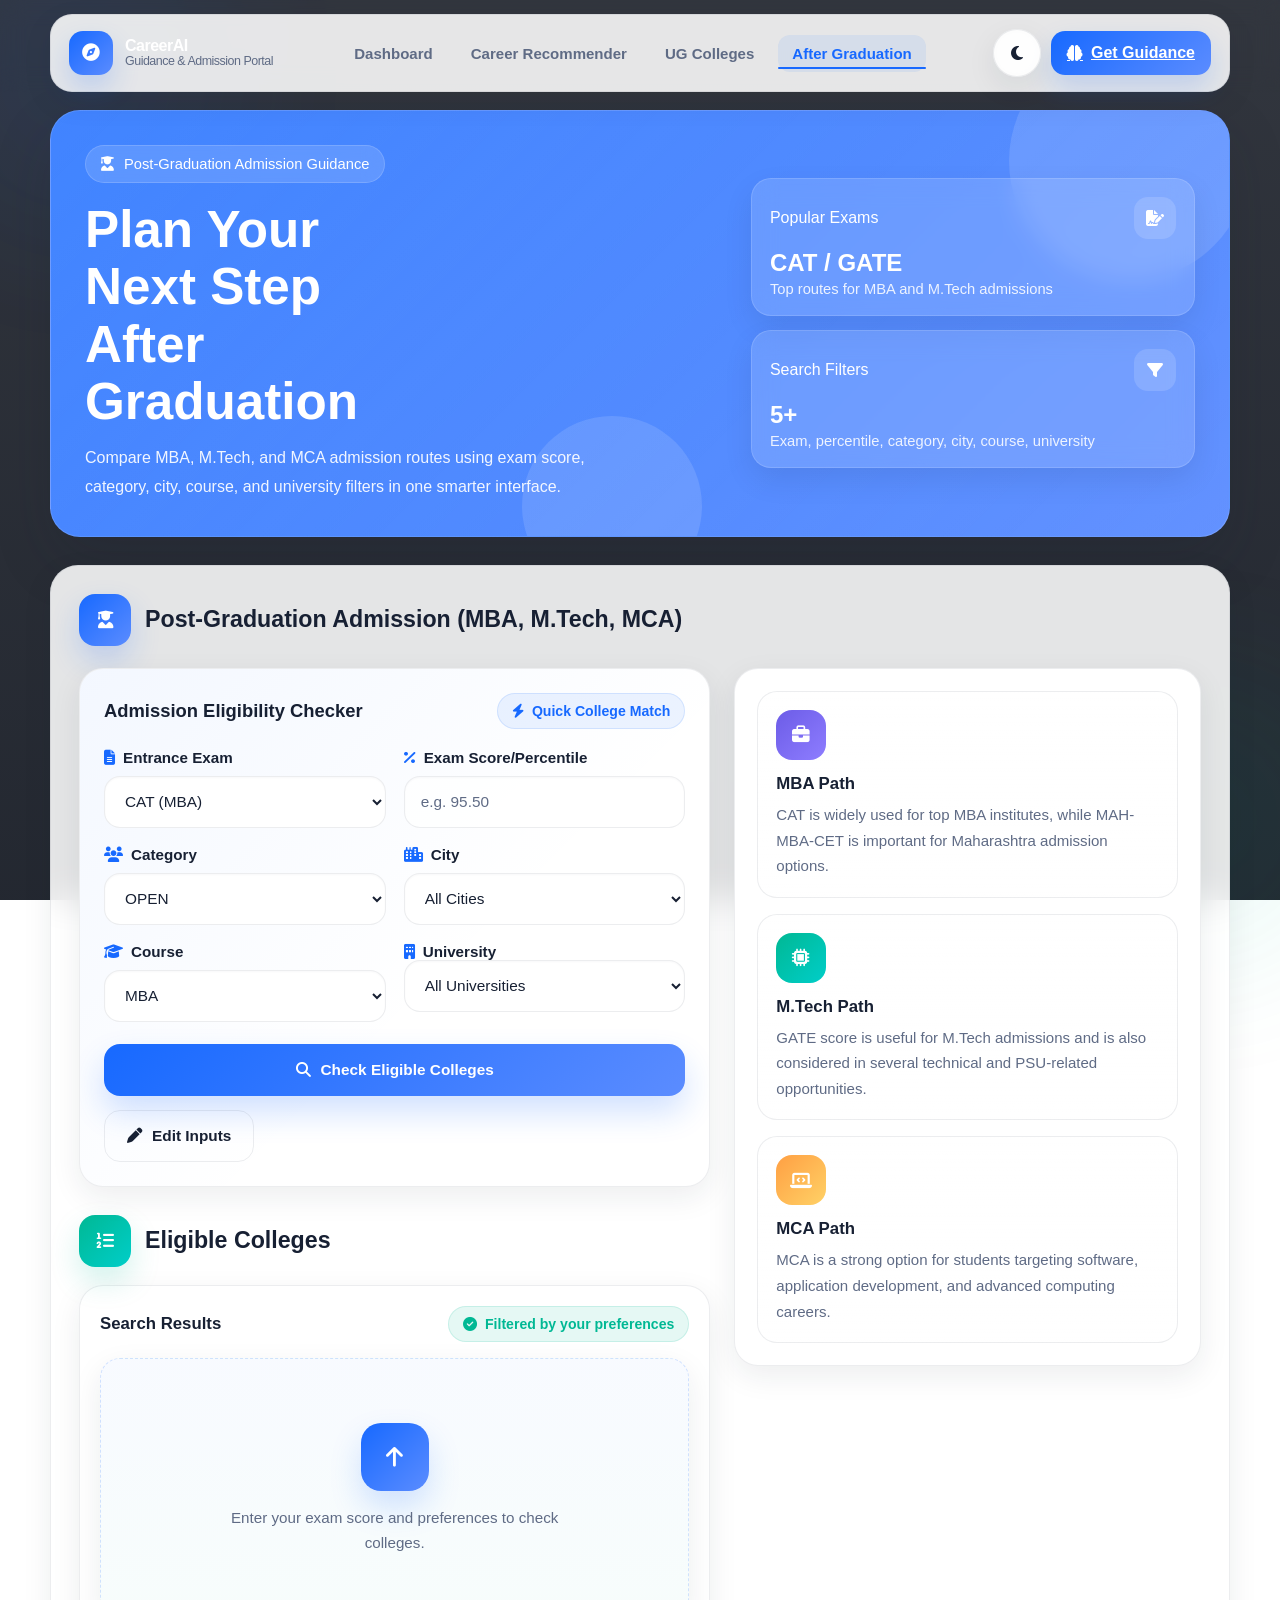
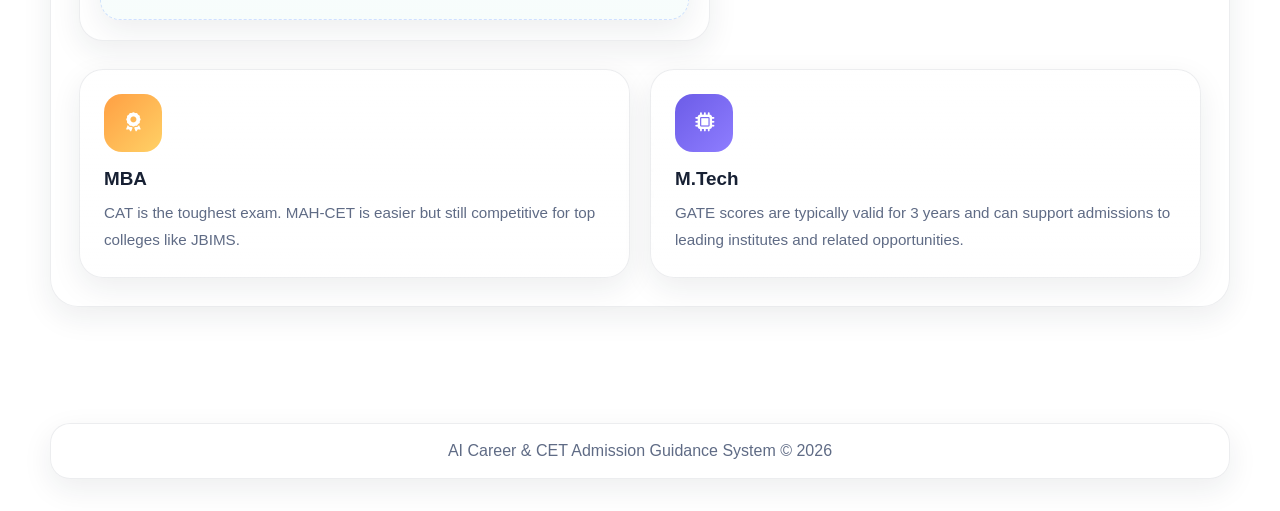
==== commit 2ef2c1d9: "Merge remote-tracking branch 'origin/main'" ====
--- a/frontend/after_graduation.html
+++ b/frontend/after_graduation.html
@@ -71,16 +71,24 @@
         }
 
         body {
-            font-family: 'Poppins', sans-serif;
-            background:
-                radial-gradient(circle at top left, rgba(23, 105, 255, 0.14), transparent 28%),
-                radial-gradient(circle at top right, rgba(0, 184, 148, 0.12), transparent 25%),
-                linear-gradient(180deg, var(--bg) 0%, var(--bg-secondary) 100%);
-            color: var(--text);
-            min-height: 100vh;
-            overflow-x: hidden;
-            transition: var(--transition);
-        }
+    font-family: 'Plus Jakarta Sans', sans-serif;
+    min-height: 100vh;
+    color: var(--text);
+
+    background:
+        linear-gradient(
+            rgba(5, 10, 20, 0.82),
+            rgba(5, 10, 20, 0.88)
+        ),
+        url("assets/images/img.png");
+
+    background-size: cover;
+    background-position: center;
+    background-repeat: no-repeat;
+    background-attachment: fixed;
+
+    overflow-x: hidden;
+}
 
         body::before,
         body::after {
@@ -1003,6 +1011,33 @@
                 font-size: 0.92rem;
             }
         }
+
+        /* ===== UNIVERSAL DROPDOWN FIX ===== */
+
+/* Select box */
+.form-group select {
+    background: var(--surface-strong);
+    color: var(--text);
+}
+
+/* Dropdown options */
+.form-group select option {
+    color: #000;
+    background-color: #fff;
+}
+
+/* Dark mode options */
+[data-theme="dark"] .form-group select option {
+    color: #fff;
+    background-color: #16233a;
+}
+
+/* Selected / hover */
+.form-group select option:checked,
+.form-group select option:hover {
+    background-color: var(--primary);
+    color: #fff;
+}
     </style>
 </head>
 
--- a/frontend/dashboard-style.css
+++ b/frontend/dashboard-style.css
@@ -131,10 +131,102 @@
 }
 
 #navbar-container {
-    position: sticky;
-    top: 0;
-    z-index: 1000;
-    padding-top: 14px;
+    width: min(var(--container), calc(100% - 36px));
+    margin: 20px auto 18px;
+    padding: 14px 18px;
+    border-radius: 22px;
+    background: linear-gradient(180deg, rgba(8, 17, 30, 0.82), rgba(8, 17, 30, 0.66));
+    border: 1px solid rgba(255, 255, 255, 0.08);
+    backdrop-filter: blur(14px);
+    -webkit-backdrop-filter: blur(14px);
+    box-shadow: 0 18px 44px rgba(0, 0, 0, 0.22);
+    overflow: hidden;
+}
+
+#navbar-container *,
+#navbar-container {
+    font-family: 'Plus Jakarta Sans', sans-serif !important;
+    color: #eaf1ff !important;
+}
+
+.nav-fixed-layout {
+    display: flex;
+    align-items: center;
+    justify-content: space-between;
+    gap: 18px;
+    flex-wrap: wrap;
+}
+
+.nav-brand {
+    display: inline-flex;
+    align-items: center;
+    gap: 10px;
+    font-size: 1.8rem;
+    font-weight: 800;
+    color: #ffffff !important;
+    text-decoration: none !important;
+    white-space: nowrap;
+}
+
+.nav-right {
+    display: flex;
+    align-items: center;
+    gap: 12px;
+    flex-wrap: wrap;
+}
+
+.nav-link {
+    display: inline-flex;
+    align-items: center;
+    justify-content: center;
+    min-height: 42px;
+    padding: 10px 14px;
+    border-radius: 12px;
+    text-decoration: none !important;
+    font-weight: 600;
+    color: #dce7ff !important;
+    transition: var(--transition);
+    white-space: nowrap;
+}
+
+.nav-link:hover {
+    background: rgba(255, 255, 255, 0.06);
+    color: #ffffff !important;
+}
+
+.nav-link.active {
+    background: linear-gradient(135deg, rgba(79, 140, 255, 0.18), rgba(79, 140, 255, 0.10));
+    border: 1px solid rgba(79, 140, 255, 0.22);
+    color: #ffffff !important;
+}
+
+.nav-select {
+    min-height: 42px;
+    padding: 0 14px;
+    border-radius: 12px;
+    border: 1px solid rgba(255, 255, 255, 0.10);
+    background: rgba(255, 255, 255, 0.06);
+    color: #ffffff !important;
+    font-weight: 600;
+    outline: none;
+}
+
+.nav-user {
+    display: inline-flex;
+    align-items: center;
+    gap: 10px;
+    padding: 10px 14px;
+    border-radius: 12px;
+    background: rgba(255, 255, 255, 0.04);
+    border: 1px solid rgba(255, 255, 255, 0.06);
+    font-weight: 700;
+    white-space: nowrap;
+}
+
+.nav-user a {
+    color: #8ab4ff !important;
+    text-decoration: none !important;
+    font-weight: 700;
 }
 
 /* Navbar support */
@@ -539,10 +631,10 @@
 .college-card,
 .result-card,
 .college-result-card,
-#collegeResults > .college-card,
-#collegeResults > .result-card,
-#collegeResults > .college-item,
-#collegeResults > div:not(.placeholder-message) {
+#collegeResults>.college-card,
+#collegeResults>.result-card,
+#collegeResults>.college-item,
+#collegeResults>div:not(.placeholder-message) {
     position: relative;
     overflow: hidden;
     background: linear-gradient(180deg, var(--surface-strong), var(--surface-alt));
@@ -556,20 +648,20 @@
 [data-theme="dark"] .college-card,
 [data-theme="dark"] .result-card,
 [data-theme="dark"] .college-result-card,
-[data-theme="dark"] #collegeResults > .college-card,
-[data-theme="dark"] #collegeResults > .result-card,
-[data-theme="dark"] #collegeResults > .college-item,
-[data-theme="dark"] #collegeResults > div:not(.placeholder-message) {
+[data-theme="dark"] #collegeResults>.college-card,
+[data-theme="dark"] #collegeResults>.result-card,
+[data-theme="dark"] #collegeResults>.college-item,
+[data-theme="dark"] #collegeResults>div:not(.placeholder-message) {
     background: linear-gradient(180deg, #162640, #13233a);
 }
 
 .college-card:hover,
 .result-card:hover,
 .college-result-card:hover,
-#collegeResults > .college-card:hover,
-#collegeResults > .result-card:hover,
-#collegeResults > .college-item:hover,
-#collegeResults > div:not(.placeholder-message):hover {
+#collegeResults>.college-card:hover,
+#collegeResults>.result-card:hover,
+#collegeResults>.college-item:hover,
+#collegeResults>div:not(.placeholder-message):hover {
     transform: translateY(-8px);
     box-shadow: var(--shadow-md);
     border-color: rgba(15, 111, 255, 0.18);
@@ -578,10 +670,10 @@
 .college-card::before,
 .result-card::before,
 .college-result-card::before,
-#collegeResults > .college-card::before,
-#collegeResults > .result-card::before,
-#collegeResults > .college-item::before,
-#collegeResults > div:not(.placeholder-message)::before {
+#collegeResults>.college-card::before,
+#collegeResults>.result-card::before,
+#collegeResults>.college-item::before,
+#collegeResults>div:not(.placeholder-message)::before {
     content: "";
     position: absolute;
     inset: 0 0 auto 0;
@@ -593,8 +685,8 @@
 .college-card h3,
 .result-card h3,
 .college-result-card h3,
-#collegeResults > div:not(.placeholder-message) h3,
-#collegeResults > div:not(.placeholder-message) h4 {
+#collegeResults>div:not(.placeholder-message) h3,
+#collegeResults>div:not(.placeholder-message) h4 {
     font-size: 1.1rem;
     font-weight: 800;
     color: var(--text);
@@ -732,8 +824,15 @@
 }
 
 @keyframes floatY {
-    0%, 100% { transform: translateY(0); }
-    50% { transform: translateY(-8px); }
+
+    0%,
+    100% {
+        transform: translateY(0);
+    }
+
+    50% {
+        transform: translateY(-8px);
+    }
 }
 
 /* Responsive */
@@ -744,6 +843,7 @@
 }
 
 @media (max-width: 768px) {
+
     .container,
     #navbar-container {
         width: min(var(--container), calc(100% - 20px));
@@ -792,6 +892,7 @@
 }
 
 @media (max-width: 480px) {
+
     .btn-secondary,
     .form-group input,
     .form-group select {
@@ -805,10 +906,10 @@
     .college-card,
     .result-card,
     .college-result-card,
-    #collegeResults > .college-card,
-    #collegeResults > .result-card,
-    #collegeResults > .college-item,
-    #collegeResults > div:not(.placeholder-message) {
+    #collegeResults>.college-card,
+    #collegeResults>.result-card,
+    #collegeResults>.college-item,
+    #collegeResults>div:not(.placeholder-message) {
         padding: 16px;
         border-radius: 18px;
     }
@@ -998,69 +1099,85 @@
 
 /* Responsive */
 @media (max-width: 1100px) {
-    .main-navbar {
-        flex-wrap: wrap;
-        align-items: center;
-    }
-
-    .mobile-menu-toggle {
-        display: grid;
-        place-items: center;
-    }
-
-    .nav-center {
-        display: none;
-        width: 100%;
+    .dashboard-intro {
+        grid-template-columns: 1fr;
+        min-height: auto;
+    }
+
+    .hero-copy {
+        max-width: 100%;
+    }
+
+    .overview-grid {
+        grid-template-columns: repeat(2, minmax(0, 1fr));
+    }
+}
+
+@media (max-width: 900px) {
+    .nav-fixed-layout {
         flex-direction: column;
         align-items: stretch;
-        gap: 10px;
-        padding-top: 12px;
-    }
-
-    .nav-center.show {
-        display: flex;
+    }
+
+    .nav-right {
+        justify-content: flex-start;
+    }
+}
+
+@media (max-width: 768px) {
+
+    .container,
+    .top-toolbar,
+    #navbar-container {
+        width: min(var(--container), calc(100% - 20px));
+    }
+
+    .dashboard-shell {
+        padding-top: 14px;
+    }
+
+    .dashboard-intro {
+        padding: 22px;
+        border-radius: 24px;
+        gap: 20px;
+    }
+
+    .dashboard-intro h1 {
+        font-size: 2.4rem;
+        max-width: 100%;
+    }
+
+    .dashboard-intro p {
+        font-size: 1rem;
+    }
+
+    .hero-actions {
+        flex-direction: column;
+    }
+
+    .hero-btn {
+        width: 100%;
+    }
+
+    .overview-grid,
+    .tips-grid,
+    .tools-grid {
+        grid-template-columns: 1fr;
+    }
+
+    .section {
+        padding: 20px;
+        border-radius: 22px;
+    }
+
+    .nav-right {
+        gap: 8px;
     }
 
     .nav-link,
-    .nav-dropdown-btn,
-    .profile-pill {
+    .nav-user,
+    .nav-select {
         width: 100%;
-        justify-content: space-between;
-    }
-
-    .nav-right {
-        width: 100%;
-    }
-
-    .nav-dropdown {
-        width: 100%;
-    }
-
-    .nav-dropdown-menu {
-        position: static;
-        margin-top: 10px;
-        width: 100%;
-    }
-
-    .brand-text {
-        font-size: 1.7rem;
-    }
-}
-
-@media (max-width: 768px) {
-    .main-navbar {
-        width: min(1280px, calc(100% - 20px));
-        min-height: 76px;
-        padding: 12px 14px;
-        border-radius: 24px;
-    }
-
-    .brand-text {
-        font-size: 1.5rem;
-    }
-
-    .brand-icon {
-        width: 32px;
-        height: 32px;
+        justify-content: center;
     }
 }
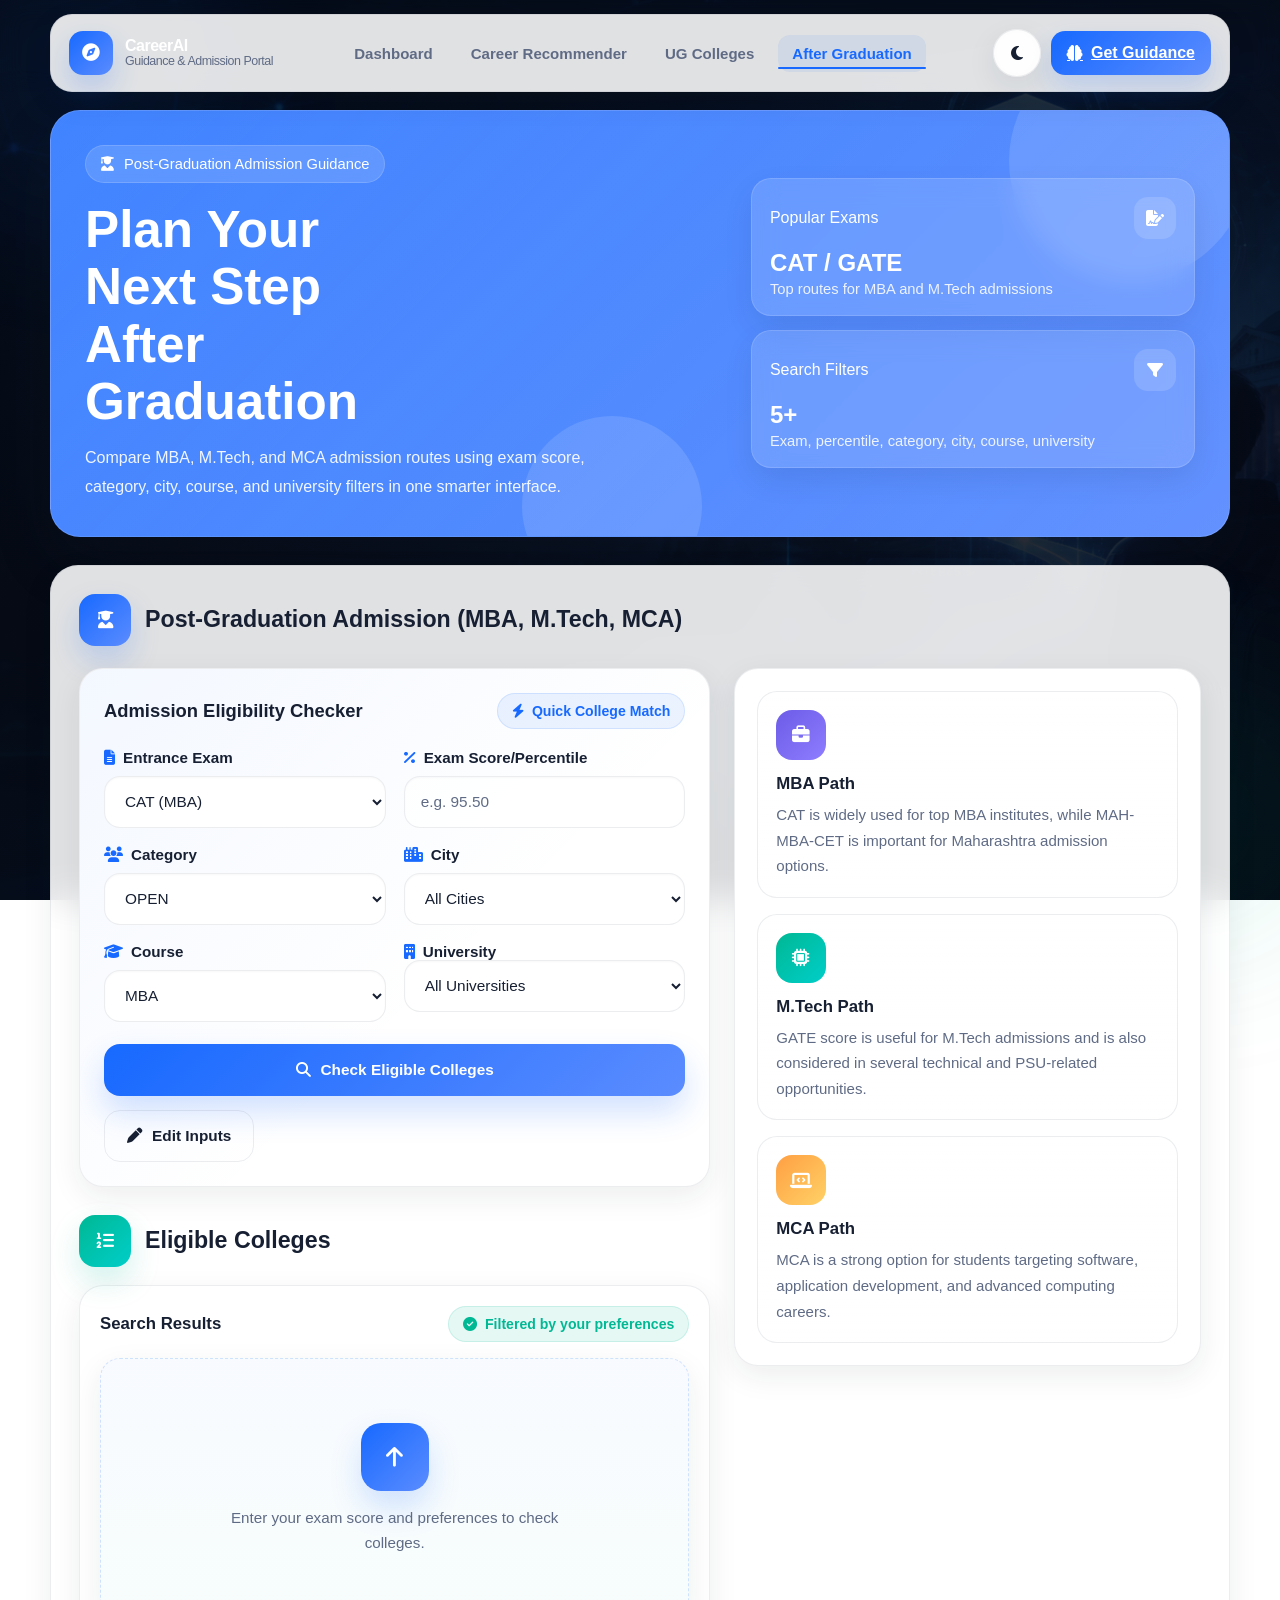
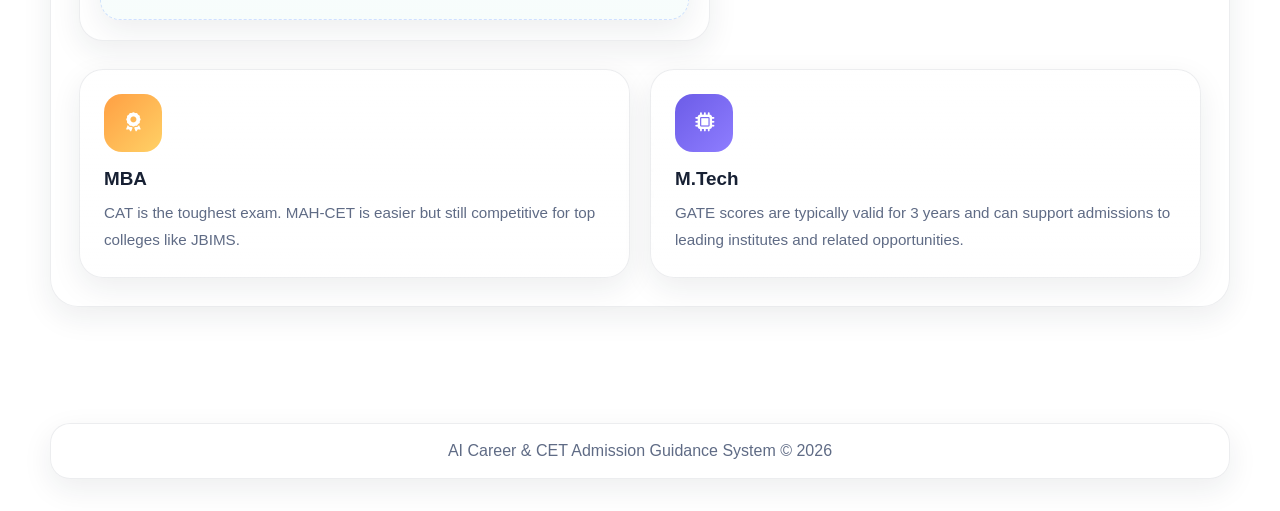
==== commit d3f4738a: "Merge remote-tracking branch 'origin/main'" ====
--- a/frontend/after_graduation.html
+++ b/frontend/after_graduation.html
@@ -1300,7 +1300,7 @@
         const menuToggle = document.getElementById('menuToggle');
         const mobileMenu = document.getElementById('mobileMenu');
 
-        let currentTheme = window.matchMedia('(prefers-color-scheme: dark)').matches ? 'dark' : 'light';
+        let currentTheme = localStorage.getItem("theme") || (window.matchMedia('(prefers-color-scheme: dark)').matches ? 'dark' : 'light');
         root.setAttribute('data-theme', currentTheme);
 
         function updateThemeIcon() {
@@ -1320,6 +1320,7 @@
             themeToggle.addEventListener('click', function () {
                 currentTheme = currentTheme === 'dark' ? 'light' : 'dark';
                 root.setAttribute('data-theme', currentTheme);
+                localStorage.setItem("theme", currentTheme);
                 updateThemeIcon();
             });
         }
